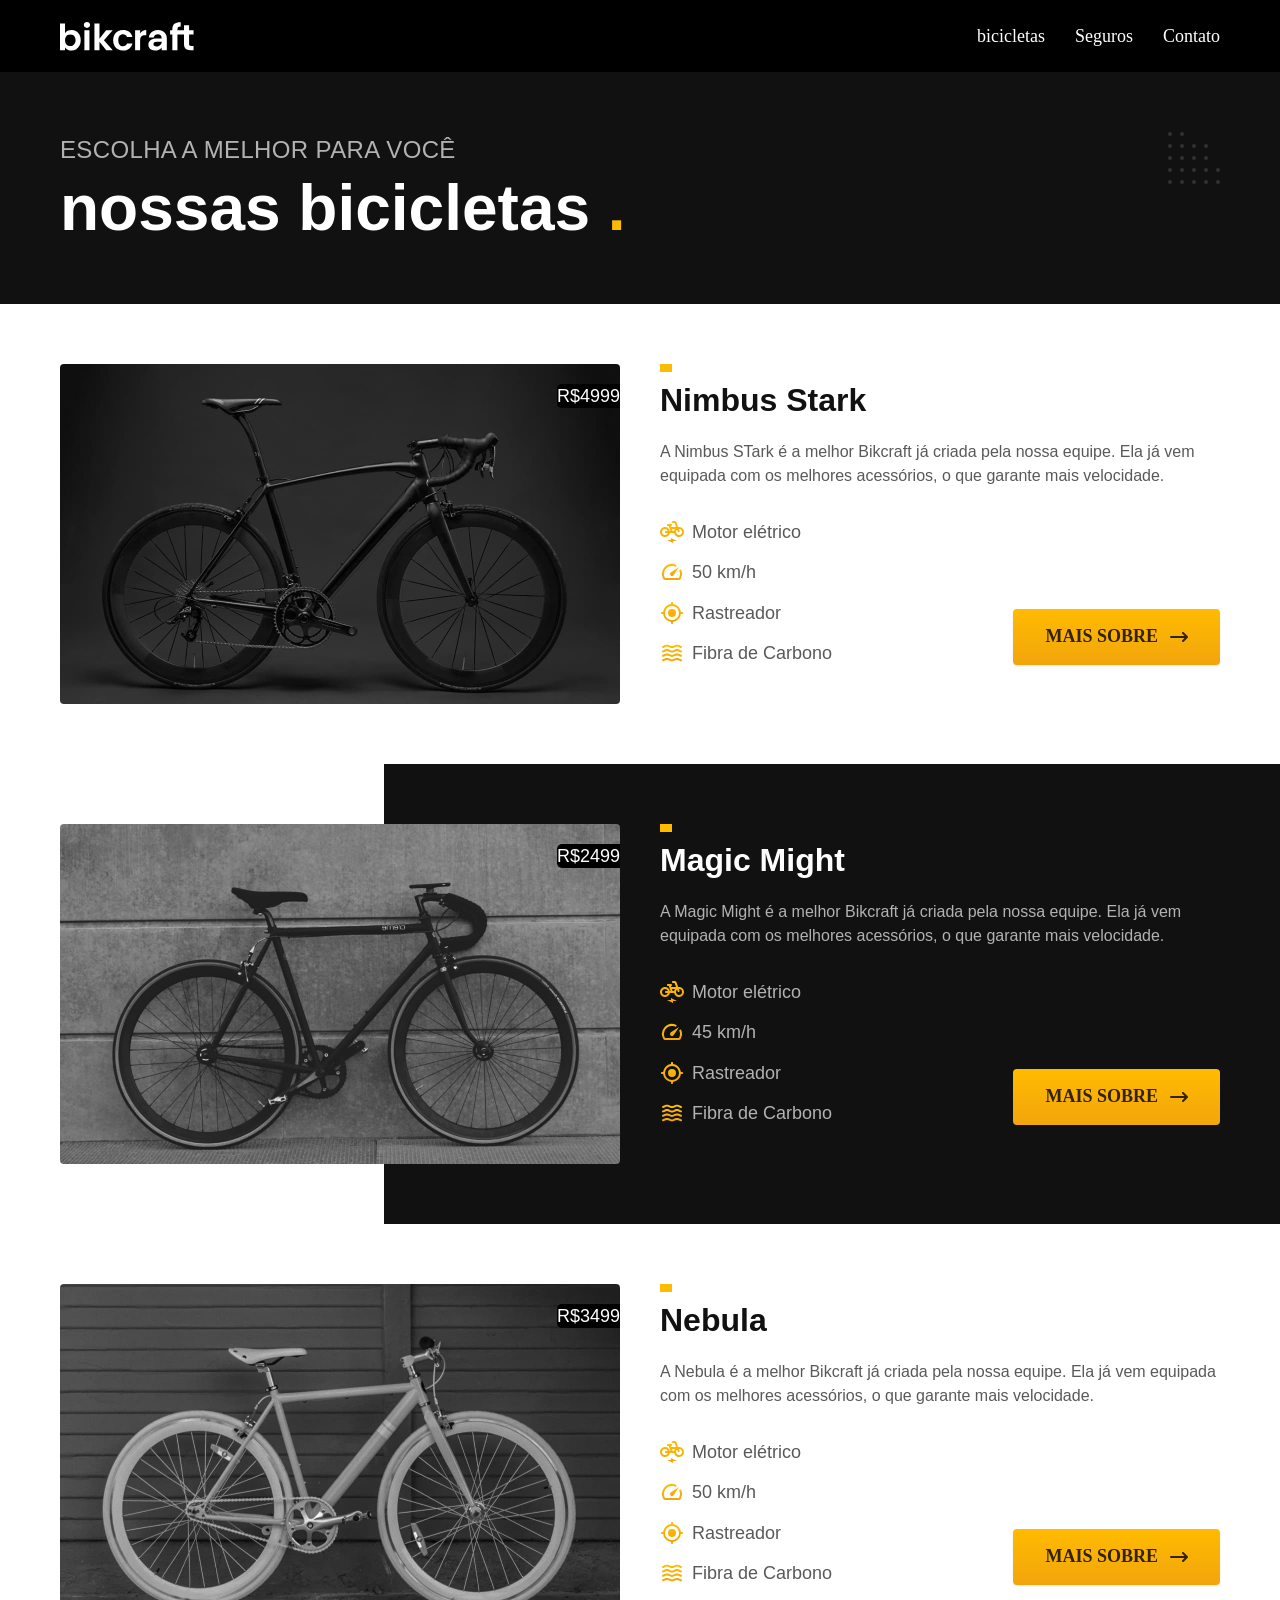
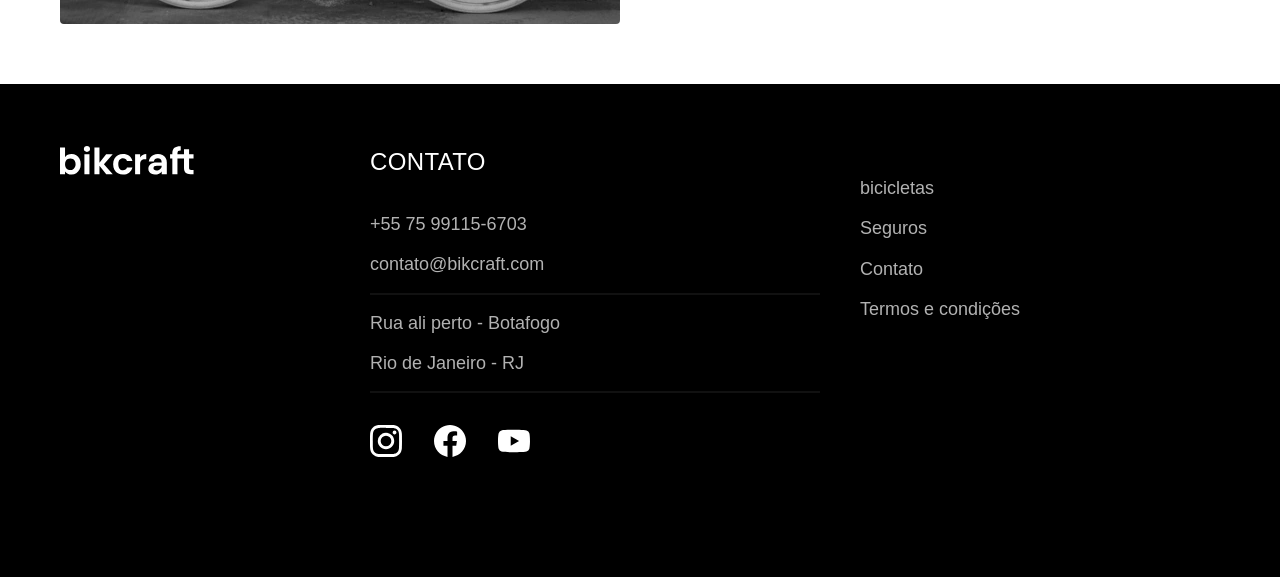
==== bicicletas.html @ 140bf88a "ajuste" ====
<!DOCTYPE html>
<html lang="pt-br">

<head>
  <meta charset="UTF-8">
  <meta name="viewport" content="width=device-width, initial-scale=1.0">
  <title>Termos e condições | Bikcraft</title>
  <meta name="description" content="bicicletas elétricas de alta precisão e qualidade">
  <link rel="preload" href="./css/style.css" as="style">
  <link rel="stylesheet" href="./css/style.css">
</head>

<body id="bicicletas">
  <header class="header-bg">
    <div class="header-container container">
      <a href="./"><img src="./img/bikcraft.svg" alt="bikcraft"></a>
      <nav aria-label="primária">
        <ul class="header-menu font-1-m cor-0">
          <li><a href="./bicicletas.html">bicicletas</a></li>
          <li><a href="./seguros.html">Seguros</a></li>
          <li><a href="./contato.html">Contato</a></li>
        </ul>
      </nav>
    </div>
  </header>
  <main>
    <div class="titulo-bg">
      <div class="titulo container">
        <p class="font-2-l-b cor-5">Escolha a melhor para você</p>
        <h1 class="font-1-xxl cor-0">nossas bicicletas <span class="cor-p1">.</span>
        </h1>
      </div>
    </div>
    <div class="bicicletas-bg">
      <div class="bicicletas container">
        <div class="bicicletas-imagem">
          <img src="./img/bicicletas/nimbus.jpg" alt="bicicletas preta">
          <span class="font-2-m cor-0"> R$4999</span>
        </div>
        <div class="bicicletas-conteudo">
          <h2 class="font-1-xl">Nimbus Stark</h2>
          <p class="font-2-s cor-8">A Nimbus STark é a melhor Bikcraft já criada pela nossa equipe. Ela já vem equipada com os melhores acessórios, o que garante mais velocidade.</p>
          <ul class="font-1-m cor-8">
            <li><img src="./img/icones/eletrica.svg" alt="">
              Motor elétrico
            <li><img src="./img/icones/velocidade.svg" alt="">
              50 km/h
            <li><img src="./img/icones/rastreador.svg" alt="">
              Rastreador
            </li>
            <li>
              <img src="./img/icones/carbono.svg" alt="">
              Fibra de Carbono
            </li>
          </ul>
          <a class="botao seta" href="./bicicletas/magic.html">Mais sobre</a>
        </div>
      </div>
    </div>
    <div class="bicicletas-bg">
      <div class="bicicletas container">
        <div class="bicicletas-imagem">
          <img src="./img/bicicletas/magic.jpg" alt="bicicletas preta">
          <span class="font-2-m cor-0"> R$2499</span>
        </div>
        <div class="bicicletas-conteudo">
          <h2 class="font-1-xl cor-0">Magic Might</h2>
          <p class="font-2-s cor-5">A Magic Might é a melhor Bikcraft já criada pela nossa equipe. Ela já vem equipada com os melhores acessórios, o que garante mais velocidade.</p>
          <ul class="font-1-m cor-5">
            <li><img src="./img/icones/eletrica.svg" alt="">
              Motor elétrico
            <li><img src="./img/icones/velocidade.svg" alt="">
              45 km/h
            <li><img src="./img/icones/rastreador.svg" alt="">
              Rastreador
            </li>
            <li> <img src="./img/icones/carbono.svg" alt="">
              Fibra de Carbono
            </li>
          </ul>
          <a class="botao seta" href="./bicicletas/magic.html">Mais sobre</a>
        </div>
      </div>
    </div>
    <div class="bicicletas-bg">
      <div class="bicicletas container">
        <div class="bicicletas-imagem">
          <img src="./img/bicicletas/nebula.jpg" alt="bicicletas preta">
          <span class="font-2-m cor-0"> R$3499</span>
        </div>
        <div class="bicicletas-conteudo">
          <h2 class="font-1-xl">Nebula</h2>
          <p class="font-2-s cor-8">A Nebula é a melhor Bikcraft já criada pela nossa equipe. Ela já vem equipada com os melhores acessórios, o que garante mais velocidade.</p>
          <ul class="font-1-m cor-8">
            <li><img src="./img/icones/eletrica.svg" alt="">
              Motor elétrico
            <li><img src="./img/icones/velocidade.svg" alt="">
              50 km/h
            <li><img src="./img/icones/rastreador.svg" alt="">
              Rastreador
            </li>
            <li>
              <img src="./img/icones/carbono.svg" alt="">
              Fibra de Carbono
            </li>
          </ul>
          <a class="botao seta" href="./bicicletas/nebula.html">Mais sobre</a>
        </div>
      </div>
    </div>
  </main>
  <footer class="footer-bg">
    <div class="footer container">
      <div>
        <img src="./img/bikcraft.svg" alt="Logo Bikcraft">
      </div>
      <div class="footer-contato">
        <h3 class="font-2-l-b cor-0">Contato</h3>
        <ul class="font-2-m cor-5">
          <li><a href="tel:+5575991156703"></a>+55 75 99115-6703</li>
          <li><a href="mailto:contato@bikcraft.com"></a>contato@bikcraft.com</li>
          <li>Rua ali perto - Botafogo</li>
          <li>Rio de Janeiro - RJ</li>
        </ul>
        <div class="footer-redes">
          <a href="./">
            <img src="./img/redes/instagram.svg" alt="Instagram">
          </a>
          <a href="./">
            <img src="./img/redes/facebook.svg" alt="Facebook">
          </a>
          <a href="./">
            <img src="./img/redes/youtube.svg" alt="Youtube">
          </a>
        </div>
      </div>
      <div class="footer-informacoes">
        <h3 class="font-2-l-b cor-0"></h3>
        <nav>
          <ul class="font-1-m cor-5">
            <li><a href="./bicicletas.html">bicicletas</a></li>
            <li><a href="./seguros.html">Seguros</a></li>
            <li><a href="./contato.html">Contato</a></li>
            <li><a href="./termos.html">Termos e condições</a></li>
          </ul>
        </nav>
      </div>
      <div>
        <p class=" footer-copy font-2-m cor-6"></p>
      </div>
    </div>
  </footer>
  <script src="./js/script.js"></script>
</body>
---- css/style.css ----
/*utilitários*/
@import "./ultilitarios/cores.css";
@import "./ultilitarios/tipografia.css";
@import "./ultilitarios/componentes.css";
@import "./ultilitarios/formulario.css";

/*global*/
@import "./global/global.css";
@import "./global/header.css";
@import "./global/footer.css";

/* home*/
@import "./home/introducao.css";
@import "./home/tecnologia.css";
@import "./home/parceiros.css";
@import "./home/depoimento.css";

/* bicicletas*/
@import "./bicicletas/bicicletas-lista.css";
@import "./bicicletas/bicicletas.css";

/* orçamento*/
@import "./orcamento/orcamento.css";

/* bicicleta-interna*/
@import "./bicicleta/bicicleta.css";
@import "./bicicleta/seguro.css";

/* Seguros*/
@import "./seguros/seguros.css";
@import "./seguros/vantagens.css";
@import "./seguros/perguntas.css";

/* Contato*/
@import "./contato/contato.css";
@import "./contato/lojas.css";

/* Termos*/
@import "./termos/termos.css";
---- css/style.css ----
/*utilitários*/
@import "./ultilitarios/cores.css";
@import "./ultilitarios/tipografia.css";
@import "./ultilitarios/componentes.css";
@import "./ultilitarios/formulario.css";

/*global*/
@import "./global/global.css";
@import "./global/header.css";
@import "./global/footer.css";

/* home*/
@import "./home/introducao.css";
@import "./home/tecnologia.css";
@import "./home/parceiros.css";
@import "./home/depoimento.css";

/* bicicletas*/
@import "./bicicletas/bicicletas-lista.css";
@import "./bicicletas/bicicletas.css";

/* orçamento*/
@import "./orcamento/orcamento.css";

/* bicicleta-interna*/
@import "./bicicleta/bicicleta.css";
@import "./bicicleta/seguro.css";

/* Seguros*/
@import "./seguros/seguros.css";
@import "./seguros/vantagens.css";
@import "./seguros/perguntas.css";

/* Contato*/
@import "./contato/contato.css";
@import "./contato/lojas.css";

/* Termos*/
@import "./termos/termos.css";
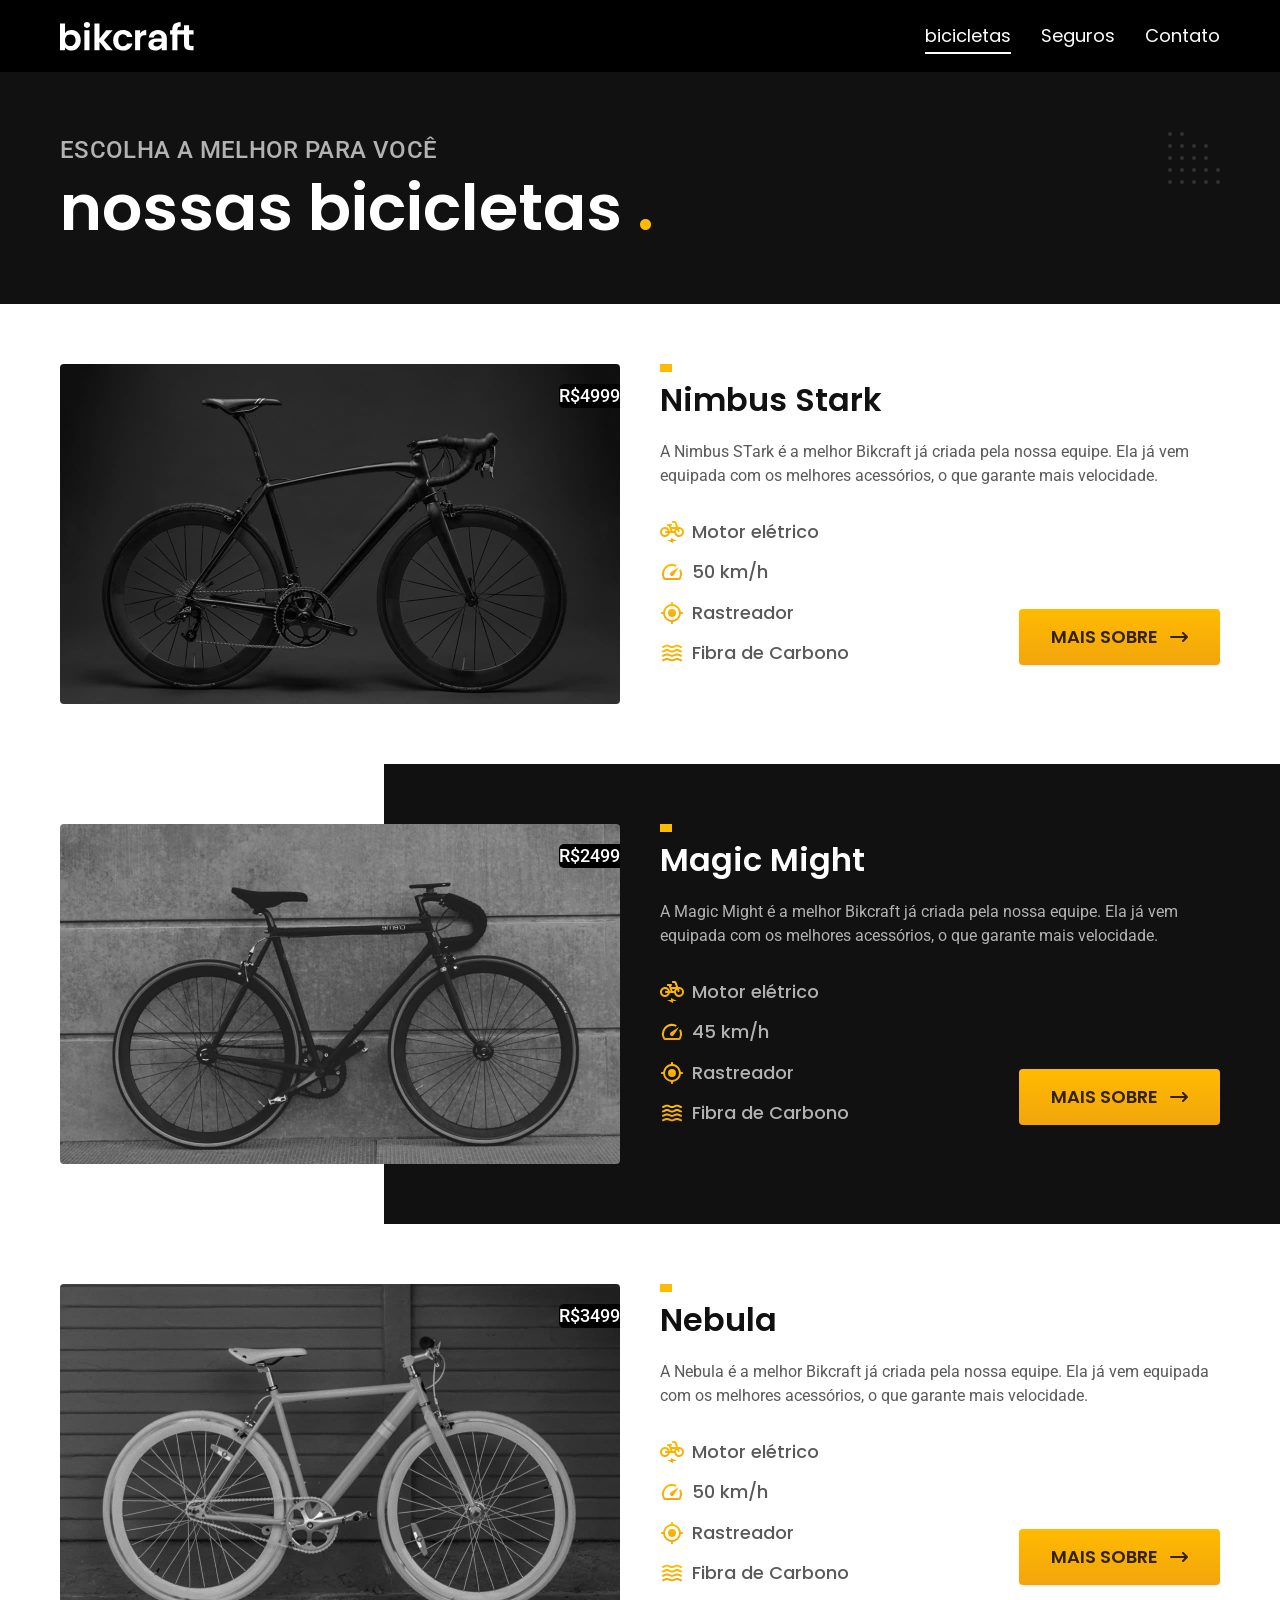
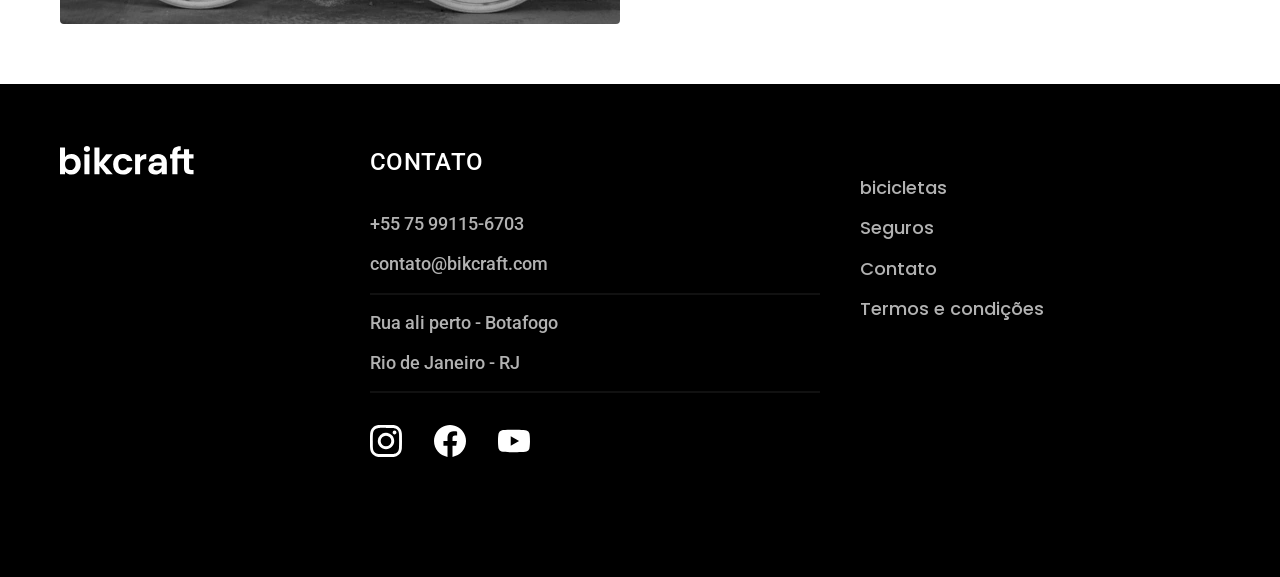
==== commit a17899ca: "otimização" ====
--- a/bicicletas.html
+++ b/bicicletas.html
@@ -6,8 +6,12 @@
   <meta name="viewport" content="width=device-width, initial-scale=1.0">
   <title>Termos e condições | Bikcraft</title>
   <meta name="description" content="bicicletas elétricas de alta precisão e qualidade">
-  <link rel="preload" href="./css/style.css" as="style">
-  <link rel="stylesheet" href="./css/style.css">
+  <link rel="preload" href="./css/style.min.css" as="style">
+  <link rel="stylesheet" href="./css/style.min.css">
+  <script>document.documentElement.classList.add("js")</script>
+  <link rel="preconnect" href="https://fonts.googleapis.com">
+  <link rel="preconnect" href="https://fonts.gstatic.com" crossorigin>
+  <link href="https://fonts.googleapis.com/css2?family=Merriweather:ital,opsz,wght@0,18..144,300..900;1,18..144,300..900&family=Poppins:ital,wght@0,100;0,200;0,300;0,400;0,600;0,800;1,100;1,200;1,300;1,800&family=Roboto:ital,wght@0,100..900;1,100..900&display=swap" rel="stylesheet">
 </head>
 
 <body id="bicicletas">
--- a/css/style.min.css
+++ b/css/style.min.css
@@ -0,0 +1 @@
+:root{--cor-0:#ffffff;--cor-1:#f7f7f7;--cor-2:#ededed;--cor-3:#dedede;--cor-4:#cccccc;--cor-5:#b2b2b2;--cor-6:#9c9c9c;--cor-7:#717171;--cor-8:#595959;--cor-9:#404040;--cor-10:#2e2e2e;--cor-11:#111111;--cor-12:#000000;--cor-p1:#ffbb00;--cor-p2:#e4a30b;--cor-p3:#a66f00;--cor-p4:#664400;--cor-p5:#332200}.cor-0{color:var(--cor-0)}.cor-1{color:var(--cor-1)}.cor-2{color:var(--cor-2)}.cor-3{color:var(--cor-3)}.cor-4{color:var(--cor-4)}.cor-5{color:var(--cor-5)}.cor-6{color:var(--cor-6)}.cor-7{color:var(--cor-7)}.cor-8{color:var(--cor-8)}.cor-9{color:var(--cor-9)}.cor-10{color:var(--cor-10)}.cor-11{color:var(--cor-11)}.cor-12{color:var(--cor-12)}.cor-p1{color:var(--cor-p1)}.cor-p2{color:var(--cor-p2)}.cor-p3{color:var(--cor-p3)}.cor-p4{color:var(--cor-p4)}.cor-p4{color:var(--cor-p4)}.cor-p5{color:var(--cor-p5)}.font-1-xs{font:500 0.75rem/1.35 Poppins,sans-serif}.font-2-xs{font:400 0.875rem/1.43 Roboto,sans-serif}.font-1-s{font:500 1rem/1.5 Poppins,sans-serif}.font-2-s{font:400 1rem/1.5 Roboto,sans-serif}.font-1-m,.font-1-m-b{font:500 1.125rem/1.35 Poppins,sans-serif}.font-1-m-b{font-weight:600}.font-2-m{font:500 1.125rem/1.35 Roboto,sans-serif}.font-1-l{font:500 1.5rem/1.5 Poppins,sans-serif}.font-2-l,.font-2-l-b{font:400 1.5rem/1.5 Roboto,sans-serif}.font-2-l-b{font-weight:500;letter-spacing:.015em;text-transform:uppercase}.font-1-xl{font:600 2rem/1.25 Poppins,sans-serif}.font-2-xl{font:500 2rem/1.25 Roboto,sans-serif}.font-1-xxl{font:600 4rem/1.125 Poppins,sans-serif}@media (max-width:1200px){.font-1-xxl{font-size:3rem}.font-2-l{font-size:1.125rem}.font-2-l-b{font-size:1.125rem}}@media (max-width:800px){.font-1-xxl{font-size:2rem}.font-1-xl,.font-2-xl{font-size:1.5rem}}.container{max-width:1200px;box-sizing:border-box;padding:0 20px;margin-left:auto;margin-right:auto}.botao{display:inline-block;padding:16px 32px;background:linear-gradient(#fb0,#f2a50c);border-radius:4px;box-shadow:0 1px 2px rgba(0,0,0,.1);text-transform:uppercase;color:var(--cor-p5);font-size:18px;line-height:1.33;font-family:Poppins;font-weight:600;max-width:max-content;border:none;cursor:pointer}.botao:hover{background:linear-gradient(#ffb600,#e59317)}.botao.secundario{background:var(--cor-10);color:var(--cor-2)}.botao.secundario:hover{background:var(--cor-9)}.botao.seta{display:flex;align-items:center}.botao.seta::after{content:"";display:inline-block;width:18px;height:10px;margin-left:12px;background:url("../img/icones/seta.svg");transition:transform .2s}.botao.seta:hover::after{transform:translateX(4px)}@media (max-width:600px){.botao{padding:12px 16px;font-size:16px}}.link{display:inline-block;color:var(--cor-p1);font:500 1.5rem/1.5 Poppins,sans-serif;text-transform:uppercase}.link::after{content:"";display:block;width:100%;height:2px;background-color:currentColor}.link:hover{color:var(--cor-0)}.titulo-bg{padding-top:60px;padding-bottom:60px;background-color:var(--cor-11)}.titulo{background:url(../img/dec/top-right.svg) no-repeat top right 20px}.titulo p{margin-bottom:4px}@media (max-width:800px){.titulo{padding-top:40px;padding-bottom:40px}.titulo p{font-size:1rem;text-transform:lowercase;font-weight:400}}.form{display:grid;grid-template-columns:1fr 1fr;gap:20px}.form label{display:block;font:400 1rem/1.5 Poppins,sans-serif;margin-bottom:4px}.form .col-2{grid-column:span 2}.form input[type=email],.form input[type=text],.form textarea{font:400 1rem/1.5 Roboto,sans-serif;background:var(--cor-1);border:1px solid var(--cor-2);padding:12px;width:100%;border-radius:4px;box-sizing:border-box}.form input[type=email]:focus,.form input[type=text]:focus,.form textarea:focus{outline:0;border-color:var(--cor-p1);background:var(--cor-0);box-shadow:0 0 0 2px #fea}@media (max-width:600px){.form{grid-template-columns:1fr}.form .col-2{grid-template-columns:1fr}}body{margin:0;font-family:Arial,Helvetica,sans-serif;color:#111}dd,h1,h2,h3,h4,p,ul{margin:0}ul{margin:0;padding:0;list-style:none}a{text-decoration:none;color:inherit}img{max-width:100%;display:block;height:auto}img[src$=".jpg"]{border-radius:4px}.header-bg{background-color:var(--cor-12)}.header-container{display:flex;flex-wrap:wrap;justify-content:space-between;align-items:center;padding-top:20px;padding-bottom:20px}.header-menu{display:flex;flex-wrap:wrap;gap:30px}.header-menu a{display:inline-block;font-size:18px;position:relative;font-family:poppins;font-weight:400}.header-menu a:after{content:"";display:block;height:2px;width:0%;background:var(--cor-0);margin-top:4px;transition:.3s;position:absolute}.header-menu a.ativo::after,.header-menu a:hover:after{width:100%}@media (max-width:700px){.header-menu{gap:20px}.header-menu a{background:var(--cor-12);padding:12px 16px;border-radius:4px}.header-menu a:hover{background:var(--cor-10)}.header a:after{display:none}}@media (max-width:500px){.header-menu{gap:12px}.header-menu a{padding:8px 12px}}.footer-bg{background-color:var(--cor-12)}.footer{display:grid;grid-template-columns:1.5fr 2.5fr 2fr;gap:40px;padding-top:60px;padding-bottom:40px}.footer h3{margin-bottom:32px}.footer-contato ul{margin-bottom:32px}.footer-contato li:nth-child(2n):after{content:"";display:block;max-width:1360px;height:2px;background:var(--cor-11);margin-top:16px}.footer li{margin-bottom:16px}.footer-redes{display:flex;gap:32px}.footer a:hover{color:var(--cor-0)}.footer-copy{grid-column:1/-1;margin-top:40px}@media (max-width:800px){.footer>img{display:none}.footer{grid-template-columns:1fr 1fr}}@media (max-width:800px){.footer{grid-template-columns:1fr;gap:60px}.footer-copy{margin-top:0}}.introducao-bg{background:var(--cor-12) url(../img/dec/bottom-left.svg) no-repeat bottom left 20px;box-shadow:inset 0 -120px var(--cor-0)}.introducao-container{display:grid;grid-template-columns:1fr 1fr;gap:0 40px}.introducao-texto{align-self:end;padding-bottom:190px}.introducao-texto img{width:100%;height:100%}.introducao-texto h1{margin-bottom:32px}.introducao-texto h1 span{color:var(--cor-p1)}.introducao-texto p{margin-bottom:20px}@media (max-width:1200px){.introducao-texto h1{font-size:48px}.introducao-texto p{font-size:18px}}@media (max-width:800px){.introducao-bg{background:var(--cor-12);padding-top:40px;box-shadow:inset 0 -60px var(--cor-0)}.introducao-container{grid-template-columns:1fr;gap:32px}.introducao-texto{padding-bottom:0}.introducao-texto h1{font-size:32px;margin-bottom:16px}}.tecnologia-bg{background-color:var(--cor-11);box-shadow:inset 0 120px var(--cor-0),inset 0 120px var(--cor-0)}.tecnologia{display:grid;grid-template-columns:1fr 1fr;gap:40px}.tecnologia-imagem img{width:100%;height:100%;object-fit:cover;object-position:left}.tecnologia-conteudo{padding-top:160px;padding-bottom:160px}.tecnologia-conteudo>span{display:block;margin-bottom:20px}.tecnologia-conteudo>p{padding-bottom:20px;color:var(--cor-5)}.tecnologia-conteudo h2{padding-bottom:20px}.tecnologia-conteudo>a{padding-bottom:80px}.tecnologia-vantagens{display:flex;gap:40px}.tecnologia-vantagens h3{margin-bottom:8px;width:max-content}.tecnologia-vantagens img{width:24px;margin-bottom:8px}@media (max-width){.tecnologia-bg{box-shadow:initial}.tecnologia{grid-template-columns:1fr}.tecnologia-conteudo{padding-top:60px;padding-bottom:60px}.tecnologia-imagem{display:none}.tecnologia-conteudo>a{padding-bottom:60px}}@media (max-width:600px){.tecnologia-vantagens{flex-direction:column}}.parceiros{padding-top:60px;padding-bottom:120px}.parceiros h2{margin-bottom:60px}.parceiros ul{padding:0 20px;max-width:1400px;display:grid;grid-template-columns:repeat(4,1fr);margin:0 auto}.parceiros img{margin:auto}.parceiros li{display:flex;padding:32px}.parceiros li{border-left:2px solid var(--cor-2)}.parceiros li:first-child,.parceiros li:nth-child(5){border-left:none}.parceiros li:nth-child(n+5){border-top:2px solid var(--cor-2)}@media (max-width:800px){.parceiros{padding-bottom:60px}.parceiros li{padding:20px}.parceiros h2{margin-bottom:20px}.parceiros ul{grid-template-columns:repeat(2,1fr)}.parceiros li:nth-child(n+3){border-top:2px solid var(--cor-2)}.parceiros li:nth-child(3),.parceiros li:nth-child(7){border-left:none}}.depoimento{display:grid;grid-template-columns:1fr 1fr;background-color:var(--cor-p1)}.depoimento img{border-radius:0;width:100%;height:100%;object-fit:cover}.depoimento-conteudo{padding:40px 40px 80px 80px;align-self:end;background:url(../img/dec/bottom-right-p.svg) no-repeat bottom 40px right 40px}.depoimento-conteudo p{font-family:Merriweather,serif;font-style:italic;font-weight:900;margin-bottom:32px;position:relative}.depoimento p::after,.depoimento p::before{font-size:5rem;color:var(--cor-p2);position:absolute}.depoimento p::after{content:"”"}.depoimento p::before{content:"“";left:-50px;top:-20px}@media (min-width:1200px){.depoimento img{max-height:520px}}@media (max-width:800px){.depoimento{grid-template-columns:1fr;text-align:center}.depoimento img{max-height:200px}.depoimento-contedo{padding:40px 20px;margin:auto}}.bicicletas-lista{padding-top:60px;padding-bottom:120px}.bicicletas-lista h2{margin-bottom:40px}.bicicletas-lista ul{display:flex;gap:40px;padding:0 20px 20px 20px;max-width:1400px;margin-left:auto;margin-right:auto;overflow:auto}#bicicletas .bicicletas-lista ul{padding:0 0 20px 0}.bicicletas-lista li{min-width:280px}.bicicletas-lista a{display:block}.bicicletas-lista img{margin-bottom:16px}.bicicletas-lista h3{margin-bottom:8px;display:flex;align-items:center}.bicicletas-lista h3::before{content:"";height:8px;width:12px;margin-right:8px;background-color:var(--cor-p1);transition:.3s}.bicicletas-lista a:hover h3::before{width:24px}.bicicletas-lista li span{padding-left:20px}@media (max-width:800px){.bicicletas-lista{padding-bottom:60px}.bicicletas-lista ul{gap:20px}}.bicicletas-bg:nth-child(3){background:linear-gradient(to right,var(--cor-0) 30%,var(--cor-11) 0)}.bicicletas{display:grid;grid-template-columns:1fr 1fr;gap:40px;padding-top:60px;padding-bottom:60px}.bicicletas-imagem{position:relative}.bicicletas-imagem span{background:var(--cor-12);position:absolute;top:20px;right:0;border-radius:5px 0 0 5px}.bicicletas-conteudo{display:grid;grid-template-columns:1fr auto;align-content:start}.bicicletas h2{margin-bottom:20px}.bicicletas p{grid-column:1/-1}.bicicletas h2::before{content:"";display:block;width:12px;height:8px;background-color:var(--cor-p1);margin-bottom:8px}.bicicletas p{margin-bottom:32px}.bicicletas a{place-self:end}.bicicletas li{display:flex;align-items:center}.bicicletas li+li{margin-top:16px}.bicicletas-conteudo img{width:24px;margin-right:8px}@media (max-width:800px){.bicicletas{grid-template-columns:1fr;gap:20px;padding-top:40px;padding-top:40px}.bicicletas-bg:nth-child(3){background:var(--cor-11)}}@media (max-width:600px){.bicicletas-conteudo{grid-column:1fr}.bicicletas ul{font-size:1rem;grid-template-columns:1fr 1fr;margin-bottom:32px}}#orcamento{background:linear-gradient(var(--cor-11) 600px,var(--cor-1) 0)}.orcamento{display:grid;grid-template-columns:5fr 7fr;padding-bottom:120px}.orcamento h2{text-transform:uppercase;position:relative;display:flex;align-items:center}.orcamento h2::before{content:"";display:inline-block;width:4px;height:8px;background-color:var(--cor-p1);position:absolute;left:-12px}.orcamento-dados,.orcamento-produto{padding:60px;box-shadow:0 1px 2px rgba(0,0,0,.1)}.orcamento-produto{border-radius:5px 0 0 5px;background:var(--cor-12) url(../img/dec/bottom-left.svg) no-repeat bottom 20px left 20px;display:grid;grid-template-columns:1fr 1fr;gap:20px;align-content:start}.orcamento-produto>*{grid-column:1/-1}.orcamento-produto>label{grid-column:initial}.orcamento-produto label{font:400 1rem/1.5 Poppins,sans-serif;color:var(--cor-4);background-color:var(--cor-10);padding:12px 16px;border-radius:4px;cursor:pointer;display:grid;grid-template-columns:auto 1fr auto;align-items:center;border:1px solid var(--cor-10)}.orcamento-produto label::before{content:"";display:inline-block;box-sizing:border-box;width:12px;height:12px;border:1px solid var(--cor-6);border-radius:50%;margin-right:8px}.orcamento-produto input:checked+label{background:var(--cor-0);color:var(--cor-11)}.orcamento-produto input:checked+label::before{border-color:var(--cor-7);box-shadow:inset 0 0 0 3px var(--cor-0),inset 0 0 0 6px var(--cor-7)}.orcamento-produto label:hover{background:var(--cor-9);border-color:var(--cor-9)}.orcamento-produto input:focus+label{box-shadow:0 0 0 2px var(--cor-p1)}.orcamento-produto label span{display:none}.orcamento-produto input:checked+label span{display:inline-block}.orcamento-produto input{opacity:0;position:absolute;pointer-events:none}.orcamento-dados{border-radius:0 5px 5px 0;background:var(--cor-0) url(../img/dec/bottom-right.svg) no-repeat bottom 20px right 20px}.orcamento-conteudo{display:none}.orcamento-dados h2:nth-of-type(n+2),.orcamento-produto h2{margin-top:20px}#bikcraft:checked~#orcamento-bikcraft,#seguro:checked~#orcamento-seguro{display:grid;gap:20px}.orcamento-detalhe{display:none;background:var(--cor-0);padding:20px;grid-template-columns:1fr 1fr;border-radius:4px;align-items:center}.orcamento-detalhe li{display:flex;align-items:center;margin-bottom:8px}.orcamento-detalhe li img{width:16px;margin-right:8px}.orcamento-produto input:checked+label+.orcamento-detalhe{display:grid}@media (max-width:1200px){.orcamento-dados,.orcamento-produto{padding:32px}}@media (max-width:800px){.orcamento{grid-template-columns:1fr}.orcamento-dados{border-radius:5px 5px 0 0}.orcamento-produto{border-radius:5px 5px 0 0;background:var(--cor-12)}}@media (max-width:400px){.orcamento-produto{grid-template-columns:1fr}}.bicicleta{display:grid;grid-template-columns:1fr 1fr;align-items:start;gap:40px;padding-top:60px;padding-bottom:60px;background:url(../img/dec/top-right.svg) no-repeat top 40px right 20px}#bicicleta .titulo p{text-transform:uppercase}.bicicleta-imagens{display:flex;flex-wrap:wrap;gap:20px}.bicicleta-imagens img{flex:1;min-width:200px}.bicicleta-imagens img:first-child{min-width:100%}.bicicleta-conteudo>p{margin-bottom:32px}.bicicleta-comprar{display:grid;grid-template-columns:max-content auto;align-items:center;justify-items:start;gap:8px 12px;margin-bottom:40px}.bicicleta-comprar a{grid-row:span 2}.bicicleta-comprar span{display:flex;align-items:center;background-color:var(--cor-12);gap:8px;padding:4px 8px;border-radius:4px}.bicicleta-conteudo h2{text-transform:uppercase;letter-spacing:.15em;margin-bottom:12px}.bicicleta-ficha,.bicicleta-informacoes{padding:32px;background-color:var(--cor-12);border-radius:4px}.bicicleta-informacoes{margin-bottom:40px;display:grid;grid-template-columns:1fr 1fr;gap:32px}.bicicleta-informacoes img{margin-bottom:8px}.bicicleta-ficha li{padding:4px 0;display:flex;justify-content:space-between;border-bottom:1px solid var(--cor-11)}.bicicleta-ficha:last-child{border-bottom:none}.bicicleta-ficha span{color:var(--cor-6)}@media (max-width:800px){.bicicleta{grid-template-columns:1fr;padding-top:40px;padding-bottom:40px}.bicicleta{grid-row:2}}@media (max-width:400px){.bicicleta-informacoes{grid-template-columns:1fr}.bicicleta-comprar{grid-template-columns:1fr}}.seguro-bg{background-color:var(--cor-11);box-shadow:inset 0 120px var(--cor-0),inset 0 -120px var(--cor-0)}.seguro{display:grid;grid-template-columns:1fr 1fr;gap:40px}.seguro-imagem img{width:100%;height:100%;object-fit:cover}.seguro-conteudo{padding-top:180px;padding-bottom:180px}.seguro h2{margin-bottom:32px}.seguro p{margin-bottom:20px}@media (max-width:800px){.seguro-bg{box-shadow:inset 0 -60px var(--cor-0)}.seguro{grid-template-columns:1fr}.seguro-conteudo{grid-row:1;padding-top:40px;padding-bottom:0}}.seguros-bg{background:var(--cor-11)}.seguros{padding-top:60px;padding-bottom:60px;display:grid;grid-template-columns:1fr 1fr;gap:40px;align-items:center}#seguros .seguros{padding-top:0}.seguros h2{grid-column:1/-1}.seguros h2{grid-column:1/-1}.seguros-itens{display:grid;grid-template-columns:1fr auto;padding:32px 32px 32px 60px;border-radius:4px;background-color:var(--cor-12);border-radius:4px}.seguros-itens h3{margin-bottom:40px}.seguros-itens span{grid-column:2;display:block;text-align:right}.seguros-itens ul{grid-column:1/-1;margin-bottom:32px}.seguros-itens li{display:flex;align-items:center;position:relative}.seguros-itens li+li{margin-top:20px}.seguros-itens li:before{content:"";display:inline-block;width:13px;height:9px;background-image:url(../img/icones/lista.svg);position:absolute;left:-21px}.seguros-itens a{grid-column:1/-1}@media (max-width:800px){.seguros{grid-template-columns:1fr}}.vantagens-bg{background-color:var(--cor-12)}.vantagens{padding-top:120px;padding-bottom:120px}.vantagens h2{margin-bottom:60px}.vantagens ul{display:grid;grid-template-columns:repeat(auto-fit,minmax(260px,max-content));gap:40px 80px}.vantagens h3,.vantagens img{margin-bottom:8px}@media (max-width:800px){.vantagens-bg{background:var(--cor-12)}.vantagens{padding-top:60px;padding-bottom:60px}.vantagens h2{margin-bottom:40px}.vantagens ul{gap:20px}}.perguntas{padding-top:120px;padding-bottom:120px}.perguntas h2{margin-bottom:60px}.perguntas dl>div{padding:20px;border-radius:4px}.perguntas dl>div:nth-child(odd){background-color:var(--cor-1)}.perguntas button{display:grid;grid-template-columns:auto 1fr auto;align-items:center;gap:8px;cursor:pointer;border:none;background:0 0;width:100%;text-align:left}.perguntas button:hover::after,.perguntas button[aria-expanded=true]::after{transform:rotate(180deg)}.perguntas button::before{content:"";display:inline-block;width:12px;height:8px;background-color:var(--cor-p1)}.perguntas button::after{content:"";display:inline-block;width:14px;height:6px;background:url("../img/icones/seta-abrir.svg");transition:.3s}.js .perguntas dd{display:none}.js .perguntas dd.ativa{display:block}.perguntas dd{padding-left:20px;padding-top:16px;max-width:80ch}@media (max-width:800px){.perguntas{padding-top:60px;padding-bottom:60px}.perguntas h2{margin-bottom:40px}}#contato{background:linear-gradient(var(--cor-11) 600px,var(--cor-1) 0)}.contato{display:grid;grid-template-columns:5fr 7fr}.contato-dados,.contato-formulario{padding:60px;box-shadow:0 1px 2px rgba(0,0,0,.1)}.contato-dados{border-radius:5px 0 0 5px;background:var(--cor-12) url(../img/dec/bottom-left.svg) no-repeat bottom 20px left 20px}.contato-formulario{border-radius:0 5px 5px 0;background:var(--cor-0) url(../img/dec/bottom-right.svg) no-repeat bottom 20px right 20px}.contato-dados h2{margin-bottom:60px}.contato-endereco{margin-bottom:32px;padding-left:28px;background:url(../img/icones/local.svg) no-repeat}.contato-endereco p{margin-bottom:8px}.contato-meios a{display:block;max-width:max-content;margin-bottom:8px;padding-left:28px}.contato-meios a:hover{color:var(--cor-0)}.contato-meios a:first-child{background:url(../img/icones/email.svg) no-repeat 0 2px}.contato-meios a:nth-child(2){margin-bottom:32px}.contato-meios a:nth-child(3){margin-bottom:60px;background:url(../img/icones/telefone.svg) no-repeat 0 2px}.contato-redes{display:flex;gap:32px;padding-left:28px}@media (max-width:800px){.contato{grid-template-columns:1fr}.contato-dados,.contato-formulario{padding:20px}.contato-dados{border-radius:5px 5px 0 0;background:var(--cor-12)}.contato-formulario{border-radius:0 0 5px 5px}.contato-dados h2,.contato-meios a:nth-child(3){margin-bottom:32px}.contato-redes{margin-bottom:12px}}.lojas{display:grid;grid-template-columns:1fr 1fr;gap:0 40px;padding-top:120px;padding-bottom:120px}.lojas h2{grid-column:1/-1;margin-bottom:60px}.lojas img{border-radius:4px 4px 0 0}.lojas-item{border-radius:4px;background:var(--cor-0);box-shadow:0 1px 2px rgba(0,0,0,.1)}.lojas-conteudo{display:grid;grid-template-columns:1fr 1fr;gap:32px 16px;padding:32px}.lojas-conteudo h3,.lojas-tempo{grid-column:1/-1}.lojas-dados{display:grid;gap:8px;border-left:2px solid var(--cor-2);padding-left:12px}.lojas-tempo{display:flex;align-items:center;gap:8px}@media (max-width:800px){.lojas{gap:20px;padding-top:60px;padding-bottom:60px}.lojas h2{margin-bottom:32px}.lojas-conteudo{grid-template-columns:1fr}}@media (max-width:600px){.lojas{grid-template-columns:1fr}}.termos{padding-top:80px;padding-bottom:80px}.termos h2{font-weight:600;margin-bottom:20px}.termos p+h2{margin-top:40px}.termos p{max-width:75ch;margin-bottom:24px}.js .fadeInDown{transform:translate3d(0,-20px,0)}.js .fadeInUp{transform:translate3d(0,20px,0)}.js .fadeInRight{transform:translate3d(20px,0,0)}.js .fadeInLeft{transform:translate3d(-20px,0,0)}.js [data-anime]{opacity:0}.js .anime{opacity:1;transform:none;transition:transform .8s,opacity .8s}
--- a/css/style.min.css
+++ b/css/style.min.css
@@ -0,0 +1 @@
+:root{--cor-0:#ffffff;--cor-1:#f7f7f7;--cor-2:#ededed;--cor-3:#dedede;--cor-4:#cccccc;--cor-5:#b2b2b2;--cor-6:#9c9c9c;--cor-7:#717171;--cor-8:#595959;--cor-9:#404040;--cor-10:#2e2e2e;--cor-11:#111111;--cor-12:#000000;--cor-p1:#ffbb00;--cor-p2:#e4a30b;--cor-p3:#a66f00;--cor-p4:#664400;--cor-p5:#332200}.cor-0{color:var(--cor-0)}.cor-1{color:var(--cor-1)}.cor-2{color:var(--cor-2)}.cor-3{color:var(--cor-3)}.cor-4{color:var(--cor-4)}.cor-5{color:var(--cor-5)}.cor-6{color:var(--cor-6)}.cor-7{color:var(--cor-7)}.cor-8{color:var(--cor-8)}.cor-9{color:var(--cor-9)}.cor-10{color:var(--cor-10)}.cor-11{color:var(--cor-11)}.cor-12{color:var(--cor-12)}.cor-p1{color:var(--cor-p1)}.cor-p2{color:var(--cor-p2)}.cor-p3{color:var(--cor-p3)}.cor-p4{color:var(--cor-p4)}.cor-p4{color:var(--cor-p4)}.cor-p5{color:var(--cor-p5)}.font-1-xs{font:500 0.75rem/1.35 Poppins,sans-serif}.font-2-xs{font:400 0.875rem/1.43 Roboto,sans-serif}.font-1-s{font:500 1rem/1.5 Poppins,sans-serif}.font-2-s{font:400 1rem/1.5 Roboto,sans-serif}.font-1-m,.font-1-m-b{font:500 1.125rem/1.35 Poppins,sans-serif}.font-1-m-b{font-weight:600}.font-2-m{font:500 1.125rem/1.35 Roboto,sans-serif}.font-1-l{font:500 1.5rem/1.5 Poppins,sans-serif}.font-2-l,.font-2-l-b{font:400 1.5rem/1.5 Roboto,sans-serif}.font-2-l-b{font-weight:500;letter-spacing:.015em;text-transform:uppercase}.font-1-xl{font:600 2rem/1.25 Poppins,sans-serif}.font-2-xl{font:500 2rem/1.25 Roboto,sans-serif}.font-1-xxl{font:600 4rem/1.125 Poppins,sans-serif}@media (max-width:1200px){.font-1-xxl{font-size:3rem}.font-2-l{font-size:1.125rem}.font-2-l-b{font-size:1.125rem}}@media (max-width:800px){.font-1-xxl{font-size:2rem}.font-1-xl,.font-2-xl{font-size:1.5rem}}.container{max-width:1200px;box-sizing:border-box;padding:0 20px;margin-left:auto;margin-right:auto}.botao{display:inline-block;padding:16px 32px;background:linear-gradient(#fb0,#f2a50c);border-radius:4px;box-shadow:0 1px 2px rgba(0,0,0,.1);text-transform:uppercase;color:var(--cor-p5);font-size:18px;line-height:1.33;font-family:Poppins;font-weight:600;max-width:max-content;border:none;cursor:pointer}.botao:hover{background:linear-gradient(#ffb600,#e59317)}.botao.secundario{background:var(--cor-10);color:var(--cor-2)}.botao.secundario:hover{background:var(--cor-9)}.botao.seta{display:flex;align-items:center}.botao.seta::after{content:"";display:inline-block;width:18px;height:10px;margin-left:12px;background:url("../img/icones/seta.svg");transition:transform .2s}.botao.seta:hover::after{transform:translateX(4px)}@media (max-width:600px){.botao{padding:12px 16px;font-size:16px}}.link{display:inline-block;color:var(--cor-p1);font:500 1.5rem/1.5 Poppins,sans-serif;text-transform:uppercase}.link::after{content:"";display:block;width:100%;height:2px;background-color:currentColor}.link:hover{color:var(--cor-0)}.titulo-bg{padding-top:60px;padding-bottom:60px;background-color:var(--cor-11)}.titulo{background:url(../img/dec/top-right.svg) no-repeat top right 20px}.titulo p{margin-bottom:4px}@media (max-width:800px){.titulo{padding-top:40px;padding-bottom:40px}.titulo p{font-size:1rem;text-transform:lowercase;font-weight:400}}.form{display:grid;grid-template-columns:1fr 1fr;gap:20px}.form label{display:block;font:400 1rem/1.5 Poppins,sans-serif;margin-bottom:4px}.form .col-2{grid-column:span 2}.form input[type=email],.form input[type=text],.form textarea{font:400 1rem/1.5 Roboto,sans-serif;background:var(--cor-1);border:1px solid var(--cor-2);padding:12px;width:100%;border-radius:4px;box-sizing:border-box}.form input[type=email]:focus,.form input[type=text]:focus,.form textarea:focus{outline:0;border-color:var(--cor-p1);background:var(--cor-0);box-shadow:0 0 0 2px #fea}@media (max-width:600px){.form{grid-template-columns:1fr}.form .col-2{grid-template-columns:1fr}}body{margin:0;font-family:Arial,Helvetica,sans-serif;color:#111}dd,h1,h2,h3,h4,p,ul{margin:0}ul{margin:0;padding:0;list-style:none}a{text-decoration:none;color:inherit}img{max-width:100%;display:block;height:auto}img[src$=".jpg"]{border-radius:4px}.header-bg{background-color:var(--cor-12)}.header-container{display:flex;flex-wrap:wrap;justify-content:space-between;align-items:center;padding-top:20px;padding-bottom:20px}.header-menu{display:flex;flex-wrap:wrap;gap:30px}.header-menu a{display:inline-block;font-size:18px;position:relative;font-family:poppins;font-weight:400}.header-menu a:after{content:"";display:block;height:2px;width:0%;background:var(--cor-0);margin-top:4px;transition:.3s;position:absolute}.header-menu a.ativo::after,.header-menu a:hover:after{width:100%}@media (max-width:700px){.header-menu{gap:20px}.header-menu a{background:var(--cor-12);padding:12px 16px;border-radius:4px}.header-menu a:hover{background:var(--cor-10)}.header a:after{display:none}}@media (max-width:500px){.header-menu{gap:12px}.header-menu a{padding:8px 12px}}.footer-bg{background-color:var(--cor-12)}.footer{display:grid;grid-template-columns:1.5fr 2.5fr 2fr;gap:40px;padding-top:60px;padding-bottom:40px}.footer h3{margin-bottom:32px}.footer-contato ul{margin-bottom:32px}.footer-contato li:nth-child(2n):after{content:"";display:block;max-width:1360px;height:2px;background:var(--cor-11);margin-top:16px}.footer li{margin-bottom:16px}.footer-redes{display:flex;gap:32px}.footer a:hover{color:var(--cor-0)}.footer-copy{grid-column:1/-1;margin-top:40px}@media (max-width:800px){.footer>img{display:none}.footer{grid-template-columns:1fr 1fr}}@media (max-width:800px){.footer{grid-template-columns:1fr;gap:60px}.footer-copy{margin-top:0}}.introducao-bg{background:var(--cor-12) url(../img/dec/bottom-left.svg) no-repeat bottom left 20px;box-shadow:inset 0 -120px var(--cor-0)}.introducao-container{display:grid;grid-template-columns:1fr 1fr;gap:0 40px}.introducao-texto{align-self:end;padding-bottom:190px}.introducao-texto img{width:100%;height:100%}.introducao-texto h1{margin-bottom:32px}.introducao-texto h1 span{color:var(--cor-p1)}.introducao-texto p{margin-bottom:20px}@media (max-width:1200px){.introducao-texto h1{font-size:48px}.introducao-texto p{font-size:18px}}@media (max-width:800px){.introducao-bg{background:var(--cor-12);padding-top:40px;box-shadow:inset 0 -60px var(--cor-0)}.introducao-container{grid-template-columns:1fr;gap:32px}.introducao-texto{padding-bottom:0}.introducao-texto h1{font-size:32px;margin-bottom:16px}}.tecnologia-bg{background-color:var(--cor-11);box-shadow:inset 0 120px var(--cor-0),inset 0 120px var(--cor-0)}.tecnologia{display:grid;grid-template-columns:1fr 1fr;gap:40px}.tecnologia-imagem img{width:100%;height:100%;object-fit:cover;object-position:left}.tecnologia-conteudo{padding-top:160px;padding-bottom:160px}.tecnologia-conteudo>span{display:block;margin-bottom:20px}.tecnologia-conteudo>p{padding-bottom:20px;color:var(--cor-5)}.tecnologia-conteudo h2{padding-bottom:20px}.tecnologia-conteudo>a{padding-bottom:80px}.tecnologia-vantagens{display:flex;gap:40px}.tecnologia-vantagens h3{margin-bottom:8px;width:max-content}.tecnologia-vantagens img{width:24px;margin-bottom:8px}@media (max-width){.tecnologia-bg{box-shadow:initial}.tecnologia{grid-template-columns:1fr}.tecnologia-conteudo{padding-top:60px;padding-bottom:60px}.tecnologia-imagem{display:none}.tecnologia-conteudo>a{padding-bottom:60px}}@media (max-width:600px){.tecnologia-vantagens{flex-direction:column}}.parceiros{padding-top:60px;padding-bottom:120px}.parceiros h2{margin-bottom:60px}.parceiros ul{padding:0 20px;max-width:1400px;display:grid;grid-template-columns:repeat(4,1fr);margin:0 auto}.parceiros img{margin:auto}.parceiros li{display:flex;padding:32px}.parceiros li{border-left:2px solid var(--cor-2)}.parceiros li:first-child,.parceiros li:nth-child(5){border-left:none}.parceiros li:nth-child(n+5){border-top:2px solid var(--cor-2)}@media (max-width:800px){.parceiros{padding-bottom:60px}.parceiros li{padding:20px}.parceiros h2{margin-bottom:20px}.parceiros ul{grid-template-columns:repeat(2,1fr)}.parceiros li:nth-child(n+3){border-top:2px solid var(--cor-2)}.parceiros li:nth-child(3),.parceiros li:nth-child(7){border-left:none}}.depoimento{display:grid;grid-template-columns:1fr 1fr;background-color:var(--cor-p1)}.depoimento img{border-radius:0;width:100%;height:100%;object-fit:cover}.depoimento-conteudo{padding:40px 40px 80px 80px;align-self:end;background:url(../img/dec/bottom-right-p.svg) no-repeat bottom 40px right 40px}.depoimento-conteudo p{font-family:Merriweather,serif;font-style:italic;font-weight:900;margin-bottom:32px;position:relative}.depoimento p::after,.depoimento p::before{font-size:5rem;color:var(--cor-p2);position:absolute}.depoimento p::after{content:"”"}.depoimento p::before{content:"“";left:-50px;top:-20px}@media (min-width:1200px){.depoimento img{max-height:520px}}@media (max-width:800px){.depoimento{grid-template-columns:1fr;text-align:center}.depoimento img{max-height:200px}.depoimento-contedo{padding:40px 20px;margin:auto}}.bicicletas-lista{padding-top:60px;padding-bottom:120px}.bicicletas-lista h2{margin-bottom:40px}.bicicletas-lista ul{display:flex;gap:40px;padding:0 20px 20px 20px;max-width:1400px;margin-left:auto;margin-right:auto;overflow:auto}#bicicletas .bicicletas-lista ul{padding:0 0 20px 0}.bicicletas-lista li{min-width:280px}.bicicletas-lista a{display:block}.bicicletas-lista img{margin-bottom:16px}.bicicletas-lista h3{margin-bottom:8px;display:flex;align-items:center}.bicicletas-lista h3::before{content:"";height:8px;width:12px;margin-right:8px;background-color:var(--cor-p1);transition:.3s}.bicicletas-lista a:hover h3::before{width:24px}.bicicletas-lista li span{padding-left:20px}@media (max-width:800px){.bicicletas-lista{padding-bottom:60px}.bicicletas-lista ul{gap:20px}}.bicicletas-bg:nth-child(3){background:linear-gradient(to right,var(--cor-0) 30%,var(--cor-11) 0)}.bicicletas{display:grid;grid-template-columns:1fr 1fr;gap:40px;padding-top:60px;padding-bottom:60px}.bicicletas-imagem{position:relative}.bicicletas-imagem span{background:var(--cor-12);position:absolute;top:20px;right:0;border-radius:5px 0 0 5px}.bicicletas-conteudo{display:grid;grid-template-columns:1fr auto;align-content:start}.bicicletas h2{margin-bottom:20px}.bicicletas p{grid-column:1/-1}.bicicletas h2::before{content:"";display:block;width:12px;height:8px;background-color:var(--cor-p1);margin-bottom:8px}.bicicletas p{margin-bottom:32px}.bicicletas a{place-self:end}.bicicletas li{display:flex;align-items:center}.bicicletas li+li{margin-top:16px}.bicicletas-conteudo img{width:24px;margin-right:8px}@media (max-width:800px){.bicicletas{grid-template-columns:1fr;gap:20px;padding-top:40px;padding-top:40px}.bicicletas-bg:nth-child(3){background:var(--cor-11)}}@media (max-width:600px){.bicicletas-conteudo{grid-column:1fr}.bicicletas ul{font-size:1rem;grid-template-columns:1fr 1fr;margin-bottom:32px}}#orcamento{background:linear-gradient(var(--cor-11) 600px,var(--cor-1) 0)}.orcamento{display:grid;grid-template-columns:5fr 7fr;padding-bottom:120px}.orcamento h2{text-transform:uppercase;position:relative;display:flex;align-items:center}.orcamento h2::before{content:"";display:inline-block;width:4px;height:8px;background-color:var(--cor-p1);position:absolute;left:-12px}.orcamento-dados,.orcamento-produto{padding:60px;box-shadow:0 1px 2px rgba(0,0,0,.1)}.orcamento-produto{border-radius:5px 0 0 5px;background:var(--cor-12) url(../img/dec/bottom-left.svg) no-repeat bottom 20px left 20px;display:grid;grid-template-columns:1fr 1fr;gap:20px;align-content:start}.orcamento-produto>*{grid-column:1/-1}.orcamento-produto>label{grid-column:initial}.orcamento-produto label{font:400 1rem/1.5 Poppins,sans-serif;color:var(--cor-4);background-color:var(--cor-10);padding:12px 16px;border-radius:4px;cursor:pointer;display:grid;grid-template-columns:auto 1fr auto;align-items:center;border:1px solid var(--cor-10)}.orcamento-produto label::before{content:"";display:inline-block;box-sizing:border-box;width:12px;height:12px;border:1px solid var(--cor-6);border-radius:50%;margin-right:8px}.orcamento-produto input:checked+label{background:var(--cor-0);color:var(--cor-11)}.orcamento-produto input:checked+label::before{border-color:var(--cor-7);box-shadow:inset 0 0 0 3px var(--cor-0),inset 0 0 0 6px var(--cor-7)}.orcamento-produto label:hover{background:var(--cor-9);border-color:var(--cor-9)}.orcamento-produto input:focus+label{box-shadow:0 0 0 2px var(--cor-p1)}.orcamento-produto label span{display:none}.orcamento-produto input:checked+label span{display:inline-block}.orcamento-produto input{opacity:0;position:absolute;pointer-events:none}.orcamento-dados{border-radius:0 5px 5px 0;background:var(--cor-0) url(../img/dec/bottom-right.svg) no-repeat bottom 20px right 20px}.orcamento-conteudo{display:none}.orcamento-dados h2:nth-of-type(n+2),.orcamento-produto h2{margin-top:20px}#bikcraft:checked~#orcamento-bikcraft,#seguro:checked~#orcamento-seguro{display:grid;gap:20px}.orcamento-detalhe{display:none;background:var(--cor-0);padding:20px;grid-template-columns:1fr 1fr;border-radius:4px;align-items:center}.orcamento-detalhe li{display:flex;align-items:center;margin-bottom:8px}.orcamento-detalhe li img{width:16px;margin-right:8px}.orcamento-produto input:checked+label+.orcamento-detalhe{display:grid}@media (max-width:1200px){.orcamento-dados,.orcamento-produto{padding:32px}}@media (max-width:800px){.orcamento{grid-template-columns:1fr}.orcamento-dados{border-radius:5px 5px 0 0}.orcamento-produto{border-radius:5px 5px 0 0;background:var(--cor-12)}}@media (max-width:400px){.orcamento-produto{grid-template-columns:1fr}}.bicicleta{display:grid;grid-template-columns:1fr 1fr;align-items:start;gap:40px;padding-top:60px;padding-bottom:60px;background:url(../img/dec/top-right.svg) no-repeat top 40px right 20px}#bicicleta .titulo p{text-transform:uppercase}.bicicleta-imagens{display:flex;flex-wrap:wrap;gap:20px}.bicicleta-imagens img{flex:1;min-width:200px}.bicicleta-imagens img:first-child{min-width:100%}.bicicleta-conteudo>p{margin-bottom:32px}.bicicleta-comprar{display:grid;grid-template-columns:max-content auto;align-items:center;justify-items:start;gap:8px 12px;margin-bottom:40px}.bicicleta-comprar a{grid-row:span 2}.bicicleta-comprar span{display:flex;align-items:center;background-color:var(--cor-12);gap:8px;padding:4px 8px;border-radius:4px}.bicicleta-conteudo h2{text-transform:uppercase;letter-spacing:.15em;margin-bottom:12px}.bicicleta-ficha,.bicicleta-informacoes{padding:32px;background-color:var(--cor-12);border-radius:4px}.bicicleta-informacoes{margin-bottom:40px;display:grid;grid-template-columns:1fr 1fr;gap:32px}.bicicleta-informacoes img{margin-bottom:8px}.bicicleta-ficha li{padding:4px 0;display:flex;justify-content:space-between;border-bottom:1px solid var(--cor-11)}.bicicleta-ficha:last-child{border-bottom:none}.bicicleta-ficha span{color:var(--cor-6)}@media (max-width:800px){.bicicleta{grid-template-columns:1fr;padding-top:40px;padding-bottom:40px}.bicicleta{grid-row:2}}@media (max-width:400px){.bicicleta-informacoes{grid-template-columns:1fr}.bicicleta-comprar{grid-template-columns:1fr}}.seguro-bg{background-color:var(--cor-11);box-shadow:inset 0 120px var(--cor-0),inset 0 -120px var(--cor-0)}.seguro{display:grid;grid-template-columns:1fr 1fr;gap:40px}.seguro-imagem img{width:100%;height:100%;object-fit:cover}.seguro-conteudo{padding-top:180px;padding-bottom:180px}.seguro h2{margin-bottom:32px}.seguro p{margin-bottom:20px}@media (max-width:800px){.seguro-bg{box-shadow:inset 0 -60px var(--cor-0)}.seguro{grid-template-columns:1fr}.seguro-conteudo{grid-row:1;padding-top:40px;padding-bottom:0}}.seguros-bg{background:var(--cor-11)}.seguros{padding-top:60px;padding-bottom:60px;display:grid;grid-template-columns:1fr 1fr;gap:40px;align-items:center}#seguros .seguros{padding-top:0}.seguros h2{grid-column:1/-1}.seguros h2{grid-column:1/-1}.seguros-itens{display:grid;grid-template-columns:1fr auto;padding:32px 32px 32px 60px;border-radius:4px;background-color:var(--cor-12);border-radius:4px}.seguros-itens h3{margin-bottom:40px}.seguros-itens span{grid-column:2;display:block;text-align:right}.seguros-itens ul{grid-column:1/-1;margin-bottom:32px}.seguros-itens li{display:flex;align-items:center;position:relative}.seguros-itens li+li{margin-top:20px}.seguros-itens li:before{content:"";display:inline-block;width:13px;height:9px;background-image:url(../img/icones/lista.svg);position:absolute;left:-21px}.seguros-itens a{grid-column:1/-1}@media (max-width:800px){.seguros{grid-template-columns:1fr}}.vantagens-bg{background-color:var(--cor-12)}.vantagens{padding-top:120px;padding-bottom:120px}.vantagens h2{margin-bottom:60px}.vantagens ul{display:grid;grid-template-columns:repeat(auto-fit,minmax(260px,max-content));gap:40px 80px}.vantagens h3,.vantagens img{margin-bottom:8px}@media (max-width:800px){.vantagens-bg{background:var(--cor-12)}.vantagens{padding-top:60px;padding-bottom:60px}.vantagens h2{margin-bottom:40px}.vantagens ul{gap:20px}}.perguntas{padding-top:120px;padding-bottom:120px}.perguntas h2{margin-bottom:60px}.perguntas dl>div{padding:20px;border-radius:4px}.perguntas dl>div:nth-child(odd){background-color:var(--cor-1)}.perguntas button{display:grid;grid-template-columns:auto 1fr auto;align-items:center;gap:8px;cursor:pointer;border:none;background:0 0;width:100%;text-align:left}.perguntas button:hover::after,.perguntas button[aria-expanded=true]::after{transform:rotate(180deg)}.perguntas button::before{content:"";display:inline-block;width:12px;height:8px;background-color:var(--cor-p1)}.perguntas button::after{content:"";display:inline-block;width:14px;height:6px;background:url("../img/icones/seta-abrir.svg");transition:.3s}.js .perguntas dd{display:none}.js .perguntas dd.ativa{display:block}.perguntas dd{padding-left:20px;padding-top:16px;max-width:80ch}@media (max-width:800px){.perguntas{padding-top:60px;padding-bottom:60px}.perguntas h2{margin-bottom:40px}}#contato{background:linear-gradient(var(--cor-11) 600px,var(--cor-1) 0)}.contato{display:grid;grid-template-columns:5fr 7fr}.contato-dados,.contato-formulario{padding:60px;box-shadow:0 1px 2px rgba(0,0,0,.1)}.contato-dados{border-radius:5px 0 0 5px;background:var(--cor-12) url(../img/dec/bottom-left.svg) no-repeat bottom 20px left 20px}.contato-formulario{border-radius:0 5px 5px 0;background:var(--cor-0) url(../img/dec/bottom-right.svg) no-repeat bottom 20px right 20px}.contato-dados h2{margin-bottom:60px}.contato-endereco{margin-bottom:32px;padding-left:28px;background:url(../img/icones/local.svg) no-repeat}.contato-endereco p{margin-bottom:8px}.contato-meios a{display:block;max-width:max-content;margin-bottom:8px;padding-left:28px}.contato-meios a:hover{color:var(--cor-0)}.contato-meios a:first-child{background:url(../img/icones/email.svg) no-repeat 0 2px}.contato-meios a:nth-child(2){margin-bottom:32px}.contato-meios a:nth-child(3){margin-bottom:60px;background:url(../img/icones/telefone.svg) no-repeat 0 2px}.contato-redes{display:flex;gap:32px;padding-left:28px}@media (max-width:800px){.contato{grid-template-columns:1fr}.contato-dados,.contato-formulario{padding:20px}.contato-dados{border-radius:5px 5px 0 0;background:var(--cor-12)}.contato-formulario{border-radius:0 0 5px 5px}.contato-dados h2,.contato-meios a:nth-child(3){margin-bottom:32px}.contato-redes{margin-bottom:12px}}.lojas{display:grid;grid-template-columns:1fr 1fr;gap:0 40px;padding-top:120px;padding-bottom:120px}.lojas h2{grid-column:1/-1;margin-bottom:60px}.lojas img{border-radius:4px 4px 0 0}.lojas-item{border-radius:4px;background:var(--cor-0);box-shadow:0 1px 2px rgba(0,0,0,.1)}.lojas-conteudo{display:grid;grid-template-columns:1fr 1fr;gap:32px 16px;padding:32px}.lojas-conteudo h3,.lojas-tempo{grid-column:1/-1}.lojas-dados{display:grid;gap:8px;border-left:2px solid var(--cor-2);padding-left:12px}.lojas-tempo{display:flex;align-items:center;gap:8px}@media (max-width:800px){.lojas{gap:20px;padding-top:60px;padding-bottom:60px}.lojas h2{margin-bottom:32px}.lojas-conteudo{grid-template-columns:1fr}}@media (max-width:600px){.lojas{grid-template-columns:1fr}}.termos{padding-top:80px;padding-bottom:80px}.termos h2{font-weight:600;margin-bottom:20px}.termos p+h2{margin-top:40px}.termos p{max-width:75ch;margin-bottom:24px}.js .fadeInDown{transform:translate3d(0,-20px,0)}.js .fadeInUp{transform:translate3d(0,20px,0)}.js .fadeInRight{transform:translate3d(20px,0,0)}.js .fadeInLeft{transform:translate3d(-20px,0,0)}.js [data-anime]{opacity:0}.js .anime{opacity:1;transform:none;transition:transform .8s,opacity .8s}
